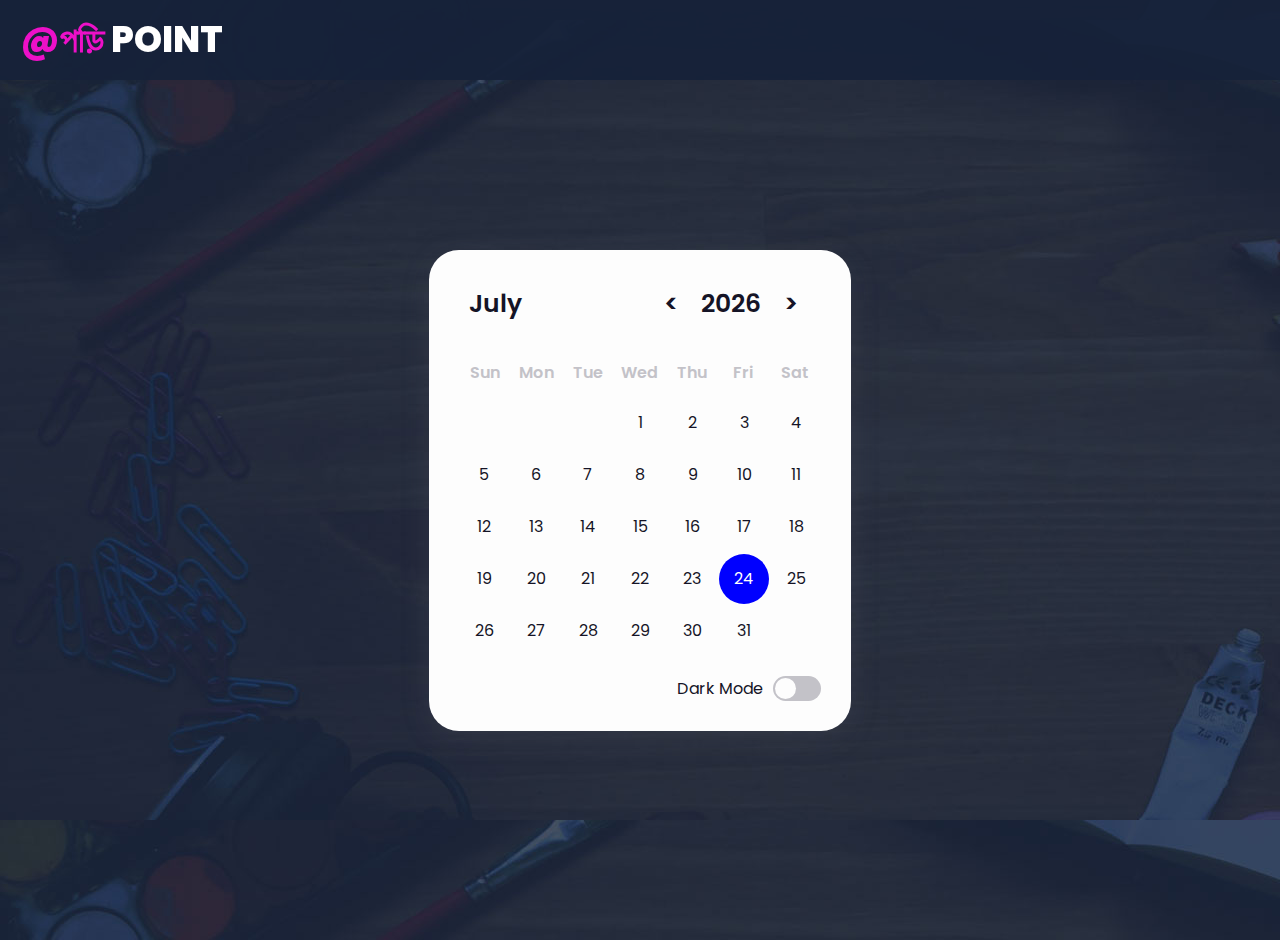
==== index_Calender.html @ 8d158dcb "Up" ====
<!DOCTYPE html>
<html lang="en">

<head>
    <meta charset="UTF-8">
    <meta name="viewport" content="width=device-width, initial-scale=1.0">
    <title>
        @পড়িPOINT/Calendar
    </title>
    <link rel="stylesheet" href="app.css">
    <link rel="stylesheet" type="text/css" href="assets/css/style1.css">
</head>

<body class="light">
    <header class="main-header clearfix" role="header">
        <div class="logo">
        <h1><em>@পড়ি</em> Point</h1>	
          </div>
        </header>
    
    <div class="calendar">
        <div class="calendar-header">
            <span class="month-picker" id="month-picker">February</span>
            <div class="year-picker">
                <span class="year-change" id="prev-year">
                    <pre><</pre>
                </span>
                <span id="year">2021</span>
                <span class="year-change" id="next-year">
                    <pre>></pre>
                </span>
            </div>
        </div>
        <div class="calendar-body">
            <div class="calendar-week-day">
                <div>Sun</div>
                <div>Mon</div>
                <div>Tue</div>
                <div>Wed</div>
                <div>Thu</div>
                <div>Fri</div>
                <div>Sat</div>
            </div>
            <div class="calendar-days"></div>
        </div>
        <div class="calendar-footer">
            <div class="toggle">
                <span>Dark Mode</span>
                <div class="dark-mode-switch">
                    <div class="dark-mode-switch-ident"></div>
                </div>
            </div>
        </div>
        <div class="month-list"></div>
    </div>

    <script src="app.js"></script>
</body>

</html>
---- app.css ----
:root {
    --dark-body: #4d4c5a;
    --dark-main: #141529;
    --dark-second: #79788c;
    --dark-hover: #323048;
    --dark-text: #f8fbff;

    --light-body: #f3f8fe;
    --light-main: #fdfdfd;
    --light-second: #c3c2c8;
    --light-hover: #edf0f5;
    --light-text: #151426;

    --blue: #0000ff;
    --white: #fff;

    --shadow: rgba(100, 100, 111, 0.2) 0px 7px 29px 0px;

    --font-family: cursive;
}

.dark {
    --bg-body: var(--dark-body);
    --bg-main: var(--dark-main);
    --bg-second: var(--dark-second);
    --color-hover: var(--dark-hover);
    --color-txt: var(--dark-text);
}

.light {
    --bg-body: var(--light-body);
    --bg-main: var(--light-main);
    --bg-second: var(--light-second);
    --color-hover: var(--light-hover);
    --color-txt: var(--light-text);
}

* {
    padding: 0;
    margin: 0;
    box-sizing: border-box;
}


.main-header {
    background-color: rgba(22,34,57,0.95);
    height: 80px;
    position:absolute;
    z-index: 12;
    width: 100%;
    top: 0;
}

.main-header .logo {
    float: left;
    line-height: 80px;
    padding-left: 20px;  
}

.main-header .logo h1 {
    font-size: 36px;
    text-transform: uppercase;
    font-weight: 800;
    color: #fff;
}
.main-header .logo h1 em {
    font-style: normal;
    color: #ed10c8;
}


html,
body {
    height: 100vh;
    display: grid;
    place-items: center;
    margin-top: 20px;
    font-family: var(--font-family);
    background-color: var(--bg-body);
}

.calendar {
    height: max-content;
    width: max-content;
    background-color: var(--bg-main);
    border-radius: 30px;
    padding: 20px;
    position: relative;
    overflow: hidden;
    /* transform: scale(1.25); */
}

.light .calendar {
    box-shadow: var(--shadow);
}

.calendar-header {
    display: flex;
    justify-content: space-between;
    align-items: center;
    font-size: 25px;
    font-weight: 600;
    color: var(--color-txt);
    padding: 10px;
}

.calendar-body {
    padding: 10px;
}

.calendar-week-day {
    height: 50px;
    display: grid;
    grid-template-columns: repeat(7, 1fr);
    font-weight: 600;
}

.calendar-week-day div {
    display: grid;
    place-items: center;
    color: var(--bg-second);
}

.calendar-days {
    display: grid;
    grid-template-columns: repeat(7, 1fr);
    gap: 2px;
    color: var(--color-txt);
}

.calendar-days div {
    width: 50px;
    height: 50px;
    display: flex;
    align-items: center;
    justify-content: center;
    padding: 5px;
    position: relative;
    cursor: pointer;
    animation: to-top 1s forwards;
    /* border-radius: 50%; */
}

.calendar-days div span {
    position: absolute;
}

.calendar-days div:hover span {
    transition: width 0.2s ease-in-out, height 0.2s ease-in-out;
}

.calendar-days div span:nth-child(1),
.calendar-days div span:nth-child(3) {
    width: 2px;
    height: 0;
    background-color: var(--color-txt);
}

.calendar-days div:hover span:nth-child(1),
.calendar-days div:hover span:nth-child(3) {
    height: 100%;
}

.calendar-days div span:nth-child(1) {
    bottom: 0;
    left: 0;
}

.calendar-days div span:nth-child(3) {
    top: 0;
    right: 0;
}

.calendar-days div span:nth-child(2),
.calendar-days div span:nth-child(4) {
    width: 0;
    height: 2px;
    background-color: var(--color-txt);
}

.calendar-days div:hover span:nth-child(2),
.calendar-days div:hover span:nth-child(4) {
    width: 100%;
}

.calendar-days div span:nth-child(2) {
    top: 0;
    left: 0;
}

.calendar-days div span:nth-child(4) {
    bottom: 0;
    right: 0;
}

.calendar-days div:hover span:nth-child(2) {
    transition-delay: 0.2s;
}

.calendar-days div:hover span:nth-child(3) {
    transition-delay: 0.4s;
}

.calendar-days div:hover span:nth-child(4) {
    transition-delay: 0.6s;
}

.calendar-days div.curr-date,
.calendar-days div.curr-date:hover {
    background-color: var(--blue);
    color: var(--white);
    border-radius: 50%;
}

.calendar-days div.curr-date span {
    display: none;
}

.month-picker {
    padding: 5px 10px;
    border-radius: 10px;
    cursor: pointer;
}

.month-picker:hover {
    background-color: var(--color-hover);
}

.year-picker {
    display: flex;
    align-items: center;
}

.year-change {
    height: 40px;
    width: 40px;
    border-radius: 50%;
    display: grid;
    place-items: center;
    margin: 0 10px;
    cursor: pointer;
}

.year-change:hover {
    background-color: var(--color-hover);
}

.calendar-footer {
    padding: 10px;
    display: flex;
    justify-content: flex-end;
    align-items: center;
}

.toggle {
    display: flex;
}

.toggle span {
    margin-right: 10px;
    color: var(--color-txt);
}

.dark-mode-switch {
    position: relative;
    width: 48px;
    height: 25px;
    border-radius: 14px;
    background-color: var(--bg-second);
    cursor: pointer;
}

.dark-mode-switch-ident {
    width: 21px;
    height: 21px;
    border-radius: 50%;
    background-color: var(--bg-main);
    position: absolute;
    top: 2px;
    left: 2px;
    transition: left 0.2s ease-in-out;
}

.dark .dark-mode-switch .dark-mode-switch-ident {
    top: 2px;
    left: calc(2px + 50%);
}

.month-list {
    position: absolute;
    width: 100%;
    height: 100%;
    top: 0;
    left: 0;
    background-color: var(--bg-main);
    padding: 20px;
    grid-template-columns: repeat(3, auto);
    gap: 5px;
    display: grid;
    transform: scale(1.5);
    visibility: hidden;
    pointer-events: none;
}

.month-list.show {
    transform: scale(1);
    visibility: visible;
    pointer-events: visible;
    transition: all 0.2s ease-in-out;
}

.month-list > div {
    display: grid;
    place-items: center;
}

.month-list > div > div {
    width: 100%;
    padding: 5px 20px;
    border-radius: 10px;
    text-align: center;
    cursor: pointer;
    color: var(--color-txt);
}

.month-list > div > div:hover {
    background-color: var(--color-hover);
}

@keyframes to-top {
    0% {
        transform: translateY(100%);
        opacity: 0;
    }
    100% {
        transform: translateY(0);
        opacity: 1;
    }
}
---- assets/css/style1.css ----
@import url('https://fonts.googleapis.com/css2?family=Poppins:wght@300;400;500;600;700;800;900&display=swap');
*
{
	margin: 0;
	padding: 0;
	box-sizing: border-box;
  font-family: 'Poppins', sans-serif;
}
body 
{
	background-image: url(../images/main-slider-03.jpg);
	display: flex;
	justify-content: center;
	align-items: center;
	min-height: 80vh;
	flex-direction: column;
	gap: 55px;
	
	/* background: #27282c; */
}
a 
{
	position: relative;
	background:rgba(251, 255, 2, 0.987);
	color: #fff;
	text-decoration: none;
	text-transform: uppercase;
	font-size: 1.5em;
	letter-spacing: 0.1em;
	font-weight: 400;
	padding: 10px 40px;
	transition: 0.5s;
	
}
a:hover 
{
	letter-spacing: 0.25em;
	background: var(--clr);
	color: var(--clr);
	box-shadow: 0 0 35px var(--clr);
}
a::before 
{
	content: '';
	position: absolute;
	inset: 2px;
	background: #161617;
}
a span 
{
	position: relative;
	z-index: 1;
}
a i 
{
	position: absolute;
	inset: 0;
	display: block;
}
a i::before 
{
	content: '';
	position: absolute;
	top: -6px;
	left: 100%;
	transform: translateX(-50%);
	width: 10px;
	height: 10px;
	background: #2c272b;
	border: 2px solid var(--clr);
	transition: 0.5s;
}
a:hover i::before 
{
	left: 0%;
	transform: translateX(-50%) rotate(45deg);
	box-shadow: 40px 39px var(--clr);
}


a i::after 
{
	content: '';
	position: absolute;
	bottom: -6px;
	left: 0;
	transform: translateX(-50%);
	width: 10px;
	height: 10px;
	background: #27282c;
	border: 2px solid var(--clr);
	transition: 0.5s;
}
a:hover i::after 
{
	left: 100%;
	transform: translateX(-50%) rotate(-45deg);
	box-shadow: 38px -39px var(--clr);
}

p{
	/* position: relative; */
	/* background: #444; */
	color: rgba(251, 255, 2, 0.987);
	/* text-decoration:underline; */
	/* -moz-text-decoration-style: wavy ; */
	/* text-transform: uppercase; */
	font-size: 4em;
	letter-spacing: 0.001em;
	font-weight: 400;
	padding: 10px 30px;
	gap: 10px;
	


}

 p em {
	font-style: normal;
	color: #ed10c8;
}
p em1 {
	font-style: normal;
	color: #ffffff;
}





@media screen and (max-width: 1050px) {
	.main-header .logo {
		padding-left: 30px!important;
	}
  
	.main-menu {
		padding-right: 30px!important;
	}
  
	.main-menu li {
		margin-left: 5px!important;
	   
	}
  }
  
  .main-header {
	  background-color: rgba(22,34,57,0.95);
	  height: 80px;
	  position: fixed;
	  z-index: 12;
	  width: 100%;
	  top: 0;
  }
  
  .main-header .logo {
	  float: left;
	  line-height: 80px;
	  padding-left: 20px;
	 
	  
  }
  
  .main-header .logo h1 {
	  font-size: 36px;
	  text-transform: uppercase;
	  font-weight: 800;
	  color: #fff;
  }
  .main-header .logo h1 em {
	  font-style: normal;
	  color: #ed10c8;
  }
  
  .main-menu {
	  float: right;
	  padding-right: 10px;
  }
  
  .main-menu li {
	  display: inline-block;
	  line-height: 79px;
	  margin-left: 2px;
	  position: relative;
  }
  
  .main-menu li:first-child {
	  margin-left: 0px;
  }
  
  .main-menu li a {
	  padding: 10px 15px;
	  font-size: 13px;
	  text-transform: uppercase;
	  letter-spacing: 0.5px;
	  font-weight: 700;
	  color: #fff;
	  border: 2px solid transparent;
	  transition: all 0.5s;
  }
  
  .main-menu li.has-submenu a:after {
	  content: '\f107';
	  font-family: "FontAwesome";
	  margin-left: 5px;
  }
  
  .main-menu li.has-submenu ul li a:after {
	  display: none;
  }
  
  .main-menu li .sub-menu {
	  position: absolute;
	  width: 160px;
	  background-color:  rgba(22,34,57,0.95);
	  opacity: 0;
	  visibility: hidden;
	  transition: all 0.5s;
  }
  
  .main-menu li:hover .sub-menu {
	  opacity: 1;
	  visibility: visible;
  }
  
  .main-menu li .sub-menu li {
	  display: block;
	  line-height: 20px;
	  margin-left: 0px;
	  margin-bottom: 15px;
	  padding-bottom: 15px;
	  border-bottom: 1px solid #080808;
  }
  
  .main-menu li .sub-menu li:first-child {
	  padding-top: 15px;
  }
  
  .main-menu li .sub-menu li:last-child {
	  margin-bottom: 0px;
	  border-bottom: none;
  }
  
  .main-menu li .sub-menu li a {
	  font-size: 12px;
	  font-weight: 500;
	  padding: 0px 15px;
	  letter-spacing: 0.5px;
	  border: none;
	  transition: all 0.5s;
  }
  
  .main-menu li .sub-menu li a:hover {
	  color: #eb0dbf;
	  border: none;
  }
  
  .main-nav li:hover a,
  .main-nav li.active a {
	  border: 2px solid #ea0ccd;
  }
  
  @media (max-width: 950px) {
	.main-nav li:hover a,
	.main-nav li.active a {
	  border: 2px solid transparent;
	  border-bottom: 1px solid rgba(250,250,250,0.25);
	}
  }
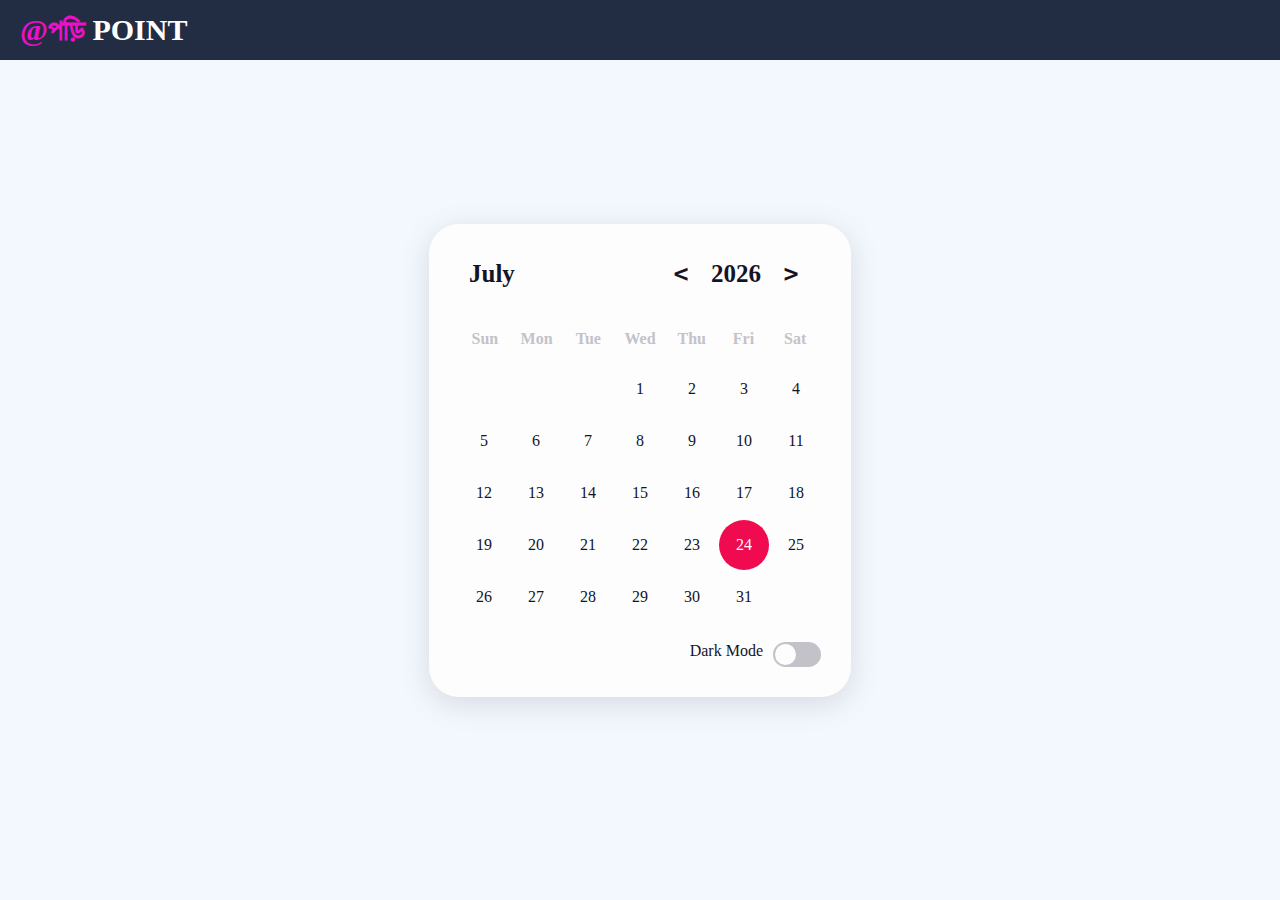
==== commit cb0d5e5e: "Up" ====
--- a/index_Calender.html
+++ b/index_Calender.html
@@ -8,7 +8,7 @@
         @পড়িPOINT/Calendar
     </title>
     <link rel="stylesheet" href="app.css">
-    <link rel="stylesheet" type="text/css" href="assets/css/style1.css">
+    
 </head>
 
 <body class="light">
--- a/app.css
+++ b/app.css
@@ -4,14 +4,13 @@
     --dark-second: #79788c;
     --dark-hover: #323048;
     --dark-text: #f8fbff;
-
     --light-body: #f3f8fe;
     --light-main: #fdfdfd;
     --light-second: #c3c2c8;
     --light-hover: #edf0f5;
     --light-text: #151426;
 
-    --blue: #0000ff;
+    --blue: #f00a4f;
     --white: #fff;
 
     --shadow: rgba(100, 100, 111, 0.2) 0px 7px 29px 0px;
@@ -44,7 +43,7 @@
 
 .main-header {
     background-color: rgba(22,34,57,0.95);
-    height: 80px;
+    height: 60px;
     position:absolute;
     z-index: 12;
     width: 100%;
@@ -53,12 +52,12 @@
 
 .main-header .logo {
     float: left;
-    line-height: 80px;
+    line-height: 60px;
     padding-left: 20px;  
 }
 
 .main-header .logo h1 {
-    font-size: 36px;
+    font-size: 30px;
     text-transform: uppercase;
     font-weight: 800;
     color: #fff;
@@ -71,10 +70,10 @@
 
 html,
 body {
-    height: 100vh;
+    height: 80vh;
     display: grid;
     place-items: center;
-    margin-top: 20px;
+    margin-top: 50px;
     font-family: var(--font-family);
     background-color: var(--bg-body);
 }
